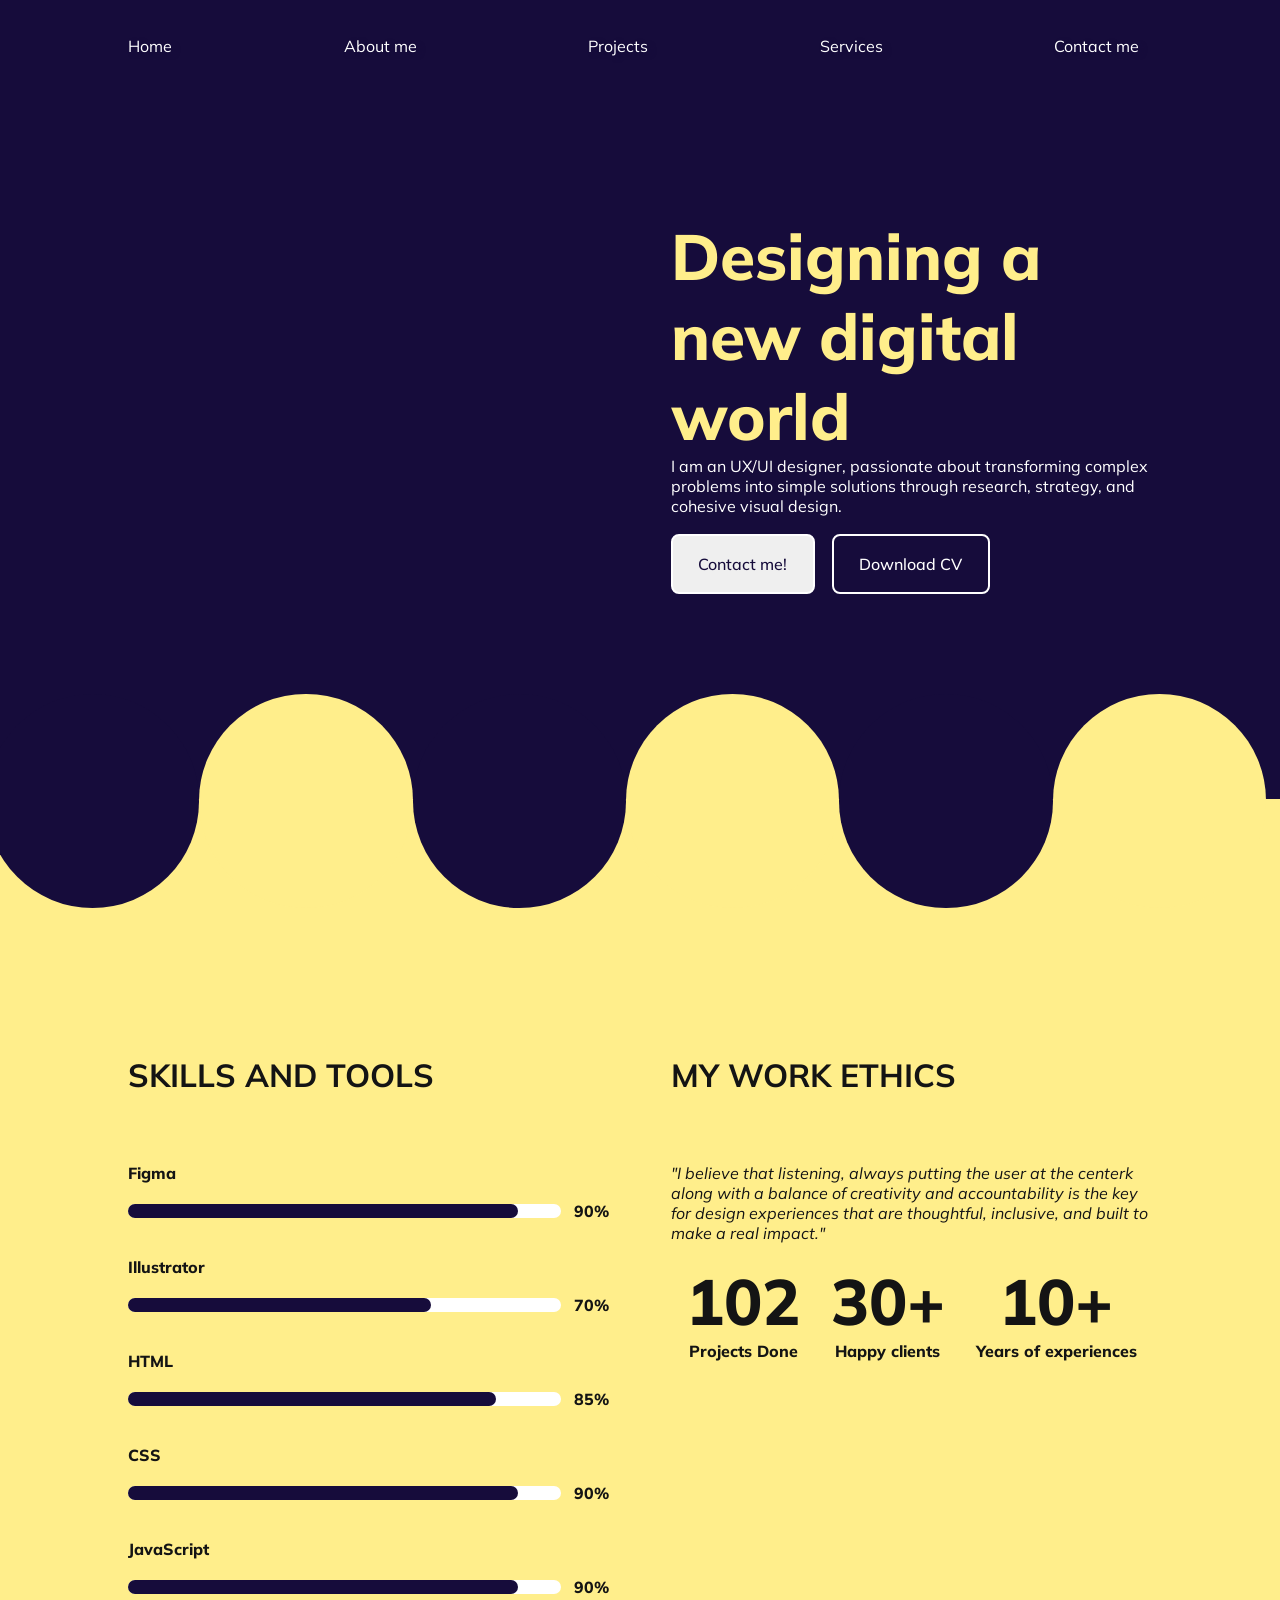
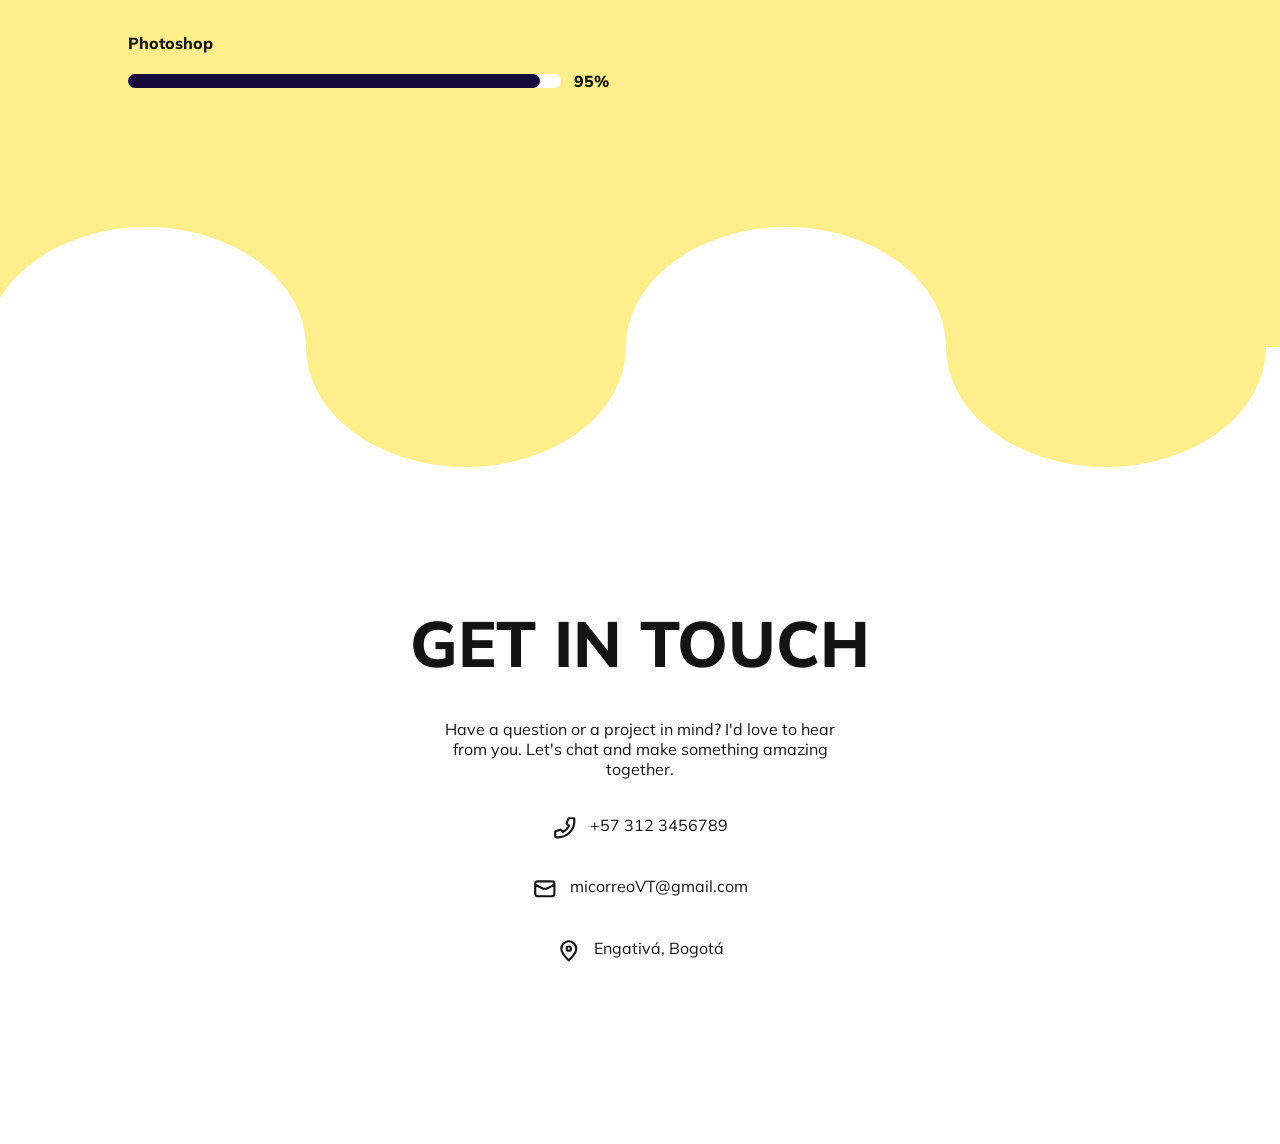
==== paginas/aboutme.html @ a8723fa8 "Adding the about and template and fixing the links I addded the about me and template  and fixed the" ====
<!DOCTYPE html>
<html lang="en">
<head>
    <meta charset="UTF-8">
    <meta name="viewport" content="width=device-width, initial-scale=1.0">
    <link rel="preconnect" href="https://fonts.googleapis.com">
    <link rel="preconnect" href="https://fonts.gstatic.com" crossorigin>
    <link href="https://fonts.googleapis.com/css2?family=Mulish:ital,wght@0,200..1000;1,200..1000&display=swap" rel="stylesheet">
    <link rel="preconnect" href="https://fonts.googleapis.com">
    <link rel="preconnect" href="https://fonts.gstatic.com" crossorigin>
    <link href="https://fonts.googleapis.com/css2?family=Montserrat:ital,wght@0,100..900;1,100..900&family=Mulish:ital,wght@0,200..1000;1,200..1000&display=swap" rel="stylesheet">
    <link rel="stylesheet" href="../estilos/styles.css">
    <title>About me</title>
</head>
<body>
    <header class="purple" id="about-a">
        <div class="division50 img-cont">
            <img src="https://i.postimg.cc/pXwCYH81/image-99.png" alt="">
        </div>
        <div class="division50" id="div-header">
            <h2 class="yellow-text about-title">Designing a new digital world</h2>
            <p class="blanco-text">I am an UX/UI designer, passionate about transforming complex problems into simple solutions through research, strategy, and cohesive visual design.</p>
            <div>
                <button class="button"><a href="" class="purple-text">Contact me!</a></button>
                <button class="button purple secondary-button"><a href="" class="blanco-text">Download CV</a></button>
            </div>
        </div> 
        
        <div class="circulos-cont hero">
            <div class="circulo-small equal purple"></div>
            <div class="circulo-small equal yellow"></div>
            <div class="circulo-small equal purple"></div>
            <div class="circulo-small equal yellow"></div>
            <div class="circulo-small equal purple"></div>
            <div class="circulo-small equal yellow"></div>
        </div>
    </header>
    <nav>
        <ul>
            <li><a href="../index.html" class="blanco-text">Home</a></li>
            <li><a href="#about-a" class="blanco-text">About me</a></li>
            <li><a href="../index.html#works" class="blanco-text">Projects</a></li>
            <li><a href="../index.html#services" class="blanco-text">Services</a></li>
            <li><a href="#contact" class="blanco-text">Contact me</a></li>
        </ul>
    </nav>
    
  <section class="yellow" id="skills-philosophy">
        <div class="division50 container-barras-about">
            <h4 class="space-title">SKILLS AND TOOLS</h4>
            <div class="barra">
                <p>Figma</p>
                <div class="container-barras-estado"><div><div id="barra-figma"></div></div><p>90%</p></div>
            </div>
            <div class="barra">
                <p>Illustrator</p>
                <div class="container-barras-estado"><div><div id="barra-illustrator"></div></div><p>70%</p></div>
            </div>
            <div class="barra">
                <p>HTML</p>
                <div class="container-barras-estado"><div><div id="barra-html"></div></div><p>85%</p></div>
            </div>
            <div class="barra">
                <p>CSS</p>
                <div class="container-barras-estado"><div><div id="barra-css"></div></div><p>90%</p></div>
            </div>
            <div class="barra">
                <p>JavaScript</p>
                <div class="container-barras-estado"><div><div id="barra-js"></div></div><p>90%</p></div>
            </div>
            <div class="barra">
                <p>Photoshop</p>
                <div class="container-barras-estado"><div><div id="barra-photoshop"></div></div><p>95%</p></div>
            </div>
        </div>
    
    <div class="division50">
        <h4 class="space-title">MY WORK ETHICS</h4>
        <br>
        <br>
        <p class="italic-text">"I believe that listening, always putting the user at the centerk along with a balance of creativity and accountability is the key for design experiences that are thoughtful, inclusive, and built to make a real impact."</p> 
       <br>
        <div class="cifras-about-cont">
          <div class="cifras">
                <p class="number">102</p>
                <p class="cifras-title">Projects Done</p>
            </div>
            <div class="cifras">
                <p class="number">30+</p>
                <p class="cifras-title">Happy clients</p>
            </div>
            <div class="cifras">
                <p class="number">10+</p>
                <p class="cifras-title">Years of experiences</p>
            </div>
          
        </div>
    </div>

        <div class="circulos-cont about">
            <div class="circulo-medium horizontal blanco"></div>
            <div class="circulo-medium horizontal yellow"></div>
            <div class="circulo-medium horizontal blanco"></div>
            <div class="circulo-medium horizontal yellow"></div>
        </div>
    </section>

    <section class="blanco" id="contact">
        <h3>GET IN TOUCH</h3>
        <P class="mini">Have a question or a project in mind? I'd love to hear from you. Let's chat and make something amazing together.</P>
        <div class="mini contacto-icono">
            <svg viewBox="0 0 24 24" fill="none" xmlns="http://www.w3.org/2000/svg" stroke="#141414"><g id="SVGRepo_bgCarrier" stroke-width="0"></g><g id="SVGRepo_tracerCarrier" stroke-linecap="round" stroke-linejoin="round"></g><g id="SVGRepo_iconCarrier"> <path d="M21 5.5C21 14.0604 14.0604 21 5.5 21C5.11378 21 4.73086 20.9859 4.35172 20.9581C3.91662 20.9262 3.69906 20.9103 3.50103 20.7963C3.33701 20.7019 3.18146 20.5345 3.09925 20.364C3 20.1582 3 19.9181 3 19.438V16.6207C3 16.2169 3 16.015 3.06645 15.842C3.12515 15.6891 3.22049 15.553 3.3441 15.4456C3.48403 15.324 3.67376 15.255 4.05321 15.117L7.26005 13.9509C7.70153 13.7904 7.92227 13.7101 8.1317 13.7237C8.31637 13.7357 8.49408 13.7988 8.64506 13.9058C8.81628 14.0271 8.93713 14.2285 9.17882 14.6314L10 16C12.6499 14.7999 14.7981 12.6489 16 10L14.6314 9.17882C14.2285 8.93713 14.0271 8.81628 13.9058 8.64506C13.7988 8.49408 13.7357 8.31637 13.7237 8.1317C13.7101 7.92227 13.7904 7.70153 13.9509 7.26005L13.9509 7.26005L15.117 4.05321C15.255 3.67376 15.324 3.48403 15.4456 3.3441C15.553 3.22049 15.6891 3.12515 15.842 3.06645C16.015 3 16.2169 3 16.6207 3H19.438C19.9181 3 20.1582 3 20.364 3.09925C20.5345 3.18146 20.7019 3.33701 20.7963 3.50103C20.9103 3.69907 20.9262 3.91662 20.9581 4.35173C20.9859 4.73086 21 5.11378 21 5.5Z" stroke="#141414" stroke-width="2" stroke-linecap="round" stroke-linejoin="round"></path> </g></svg>  
            <p>+57 312 3456789</p>
        </div>
        <div class="mini contacto-icono">
            <svg viewBox="0 0 24 24" fill="none" xmlns="http://www.w3.org/2000/svg" stroke="#141414"><g id="SVGRepo_bgCarrier" stroke-width="0"></g><g id="SVGRepo_tracerCarrier" stroke-linecap="round" stroke-linejoin="round"></g><g id="SVGRepo_iconCarrier"> <path d="M21 8L17.4392 9.97822C15.454 11.0811 14.4614 11.6326 13.4102 11.8488C12.4798 12.0401 11.5202 12.0401 10.5898 11.8488C9.53864 11.6326 8.54603 11.0811 6.5608 9.97822L3 8M6.2 19H17.8C18.9201 19 19.4802 19 19.908 18.782C20.2843 18.5903 20.5903 18.2843 20.782 17.908C21 17.4802 21 16.9201 21 15.8V8.2C21 7.0799 21 6.51984 20.782 6.09202C20.5903 5.71569 20.2843 5.40973 19.908 5.21799C19.4802 5 18.9201 5 17.8 5H6.2C5.0799 5 4.51984 5 4.09202 5.21799C3.71569 5.40973 3.40973 5.71569 3.21799 6.09202C3 6.51984 3 7.07989 3 8.2V15.8C3 16.9201 3 17.4802 3.21799 17.908C3.40973 18.2843 3.71569 18.5903 4.09202 18.782C4.51984 19 5.07989 19 6.2 19Z" stroke="#141414" stroke-width="2" stroke-linecap="round" stroke-linejoin="round"></path> </g></svg>
            <p>micorreoVT@gmail.com</p>
        </div>
        <div class="mini contacto-icono">
            <svg viewBox="0 0 24 24" fill="none" xmlns="http://www.w3.org/2000/svg" stroke="#141414"><g id="SVGRepo_bgCarrier" stroke-width="0"></g><g id="SVGRepo_tracerCarrier" stroke-linecap="round" stroke-linejoin="round" stroke="#CCCCCC" stroke-width="3.216"></g><g id="SVGRepo_iconCarrier"> <path d="M12 21C15.5 17.4 19 14.1764 19 10.2C19 6.22355 15.866 3 12 3C8.13401 3 5 6.22355 5 10.2C5 14.1764 8.5 17.4 12 21Z" stroke="#141414" stroke-width="2" stroke-linecap="round" stroke-linejoin="round"></path> <path d="M12 12C13.1046 12 14 11.1046 14 10C14 8.89543 13.1046 8 12 8C10.8954 8 10 8.89543 10 10C10 11.1046 10.8954 12 12 12Z" stroke="#141414" stroke-width="2" stroke-linecap="round" stroke-linejoin="round"></path> </g></svg>
            <p>Engativá, Bogotá</p>
        </div>
    </section>
    
</body>
</html>
---- estilos/styles.css ----
* {
    padding: 0;
    margin: 0;
    color: var(--black)
}

body {
    max-width: 100vw;
}

:root {
  --black: #141414;
  --main-color: #160C3B; 
  --secondary-color: #FFEE8B;
  --blanco: #ffffff;
  --font-titles: "Mulish", sans-serif;
  --font-texto: "Montserrat", sans-serif;
}

h3, h2 {
    font-family: var(--font-titles);
    font-weight: 1000;
}

h2 {
    font-size: 8rem;
}

h3, .about-title {
    font-weight: 800;
    z-index: 15;
    font-size: 4rem;
}


p, h1, a, h4, li{
    font-family: var(--font-titles);
    font-size: 1rem;
    z-index: 15;
}

h4 {
    font-size: 2rem;
}

.space-title {
    margin-bottom: 2rem;
}

a {
    text-decoration: none;
}

.purple {
    background-color: var(--main-color);
}

.purple-text {
    color: var(--main-color);
}

.yellow {
    background-color: var(--secondary-color);
}

.yellow-text {
    color: var(--secondary-color);
}

.blanco {
    background-color: var(--blanco);
}

.blanco-text {
    color: var(--blanco);
}

.italic-text {
  font-style: italic;
}

.quote {
    padding: 1em 2em;
    border-radius: 20px;
}

.right-text {
    text-align: right;
}


.button {
    padding: 2vh 2vw;
    border-radius: 8px;
    border: none;
    margin-top: 2vh;
    margin-right: 1vw;
    border: var(--blanco) 2px solid;
}


.button:hover {
    background-color: var(--main-color);
}

.secondary-button:hover {
    background-color: var(--blanco);
}

.button a:hover{
    color: var(--blanco);
}

.secondary-button a:hover{
    color: var(--main-color);
}

.button a {
    font-weight: 500;
}

header, section {
    position: relative;
}

header {
    display: flex;
    justify-content: space-between;
    box-sizing: border-box;
    max-width: 100vw;
    padding: 20vh 10vw 16vw;
}

h1 {
    font-size: 2rem;
    margin-bottom: 1rem;
    font-weight: 600;
}

.division50 {
    width: 47%;
    z-index: 15;
}

.img-cont {
    display: flex;
    justify-content: center;
    max-height: 60vh;
}

#div-header {
    display: flex;
    flex-direction: column;
    justify-content: left;
    margin-top: 4vh;
}

nav {
    z-index: 20;
    position: fixed;
    top: 0;
    left: 0;
    box-sizing: border-box;
    max-width: 100vw;
    padding: 4vh 10vw;
}

nav ul {
    display: flex;
    justify-content: space-between;
    width: 80vw;
}

nav li {
    list-style: none;
}

nav a {
    margin-right: 1vw;
    transition: font-size 0.2s ease-in-out;
    text-shadow: 4px 2px 5px var(--main-color);
}

nav a:hover {
    font-size: 1.2rem;
}


.circulos-cont {
    overflow: hidden;
    max-width: 100vw;
    position: absolute;
    display: flex;
    align-items: center;
    left: -1.1vw;
    z-index: 10;
}

.circulos-cont-esp {
    display: flex;
    overflow: hidden;
    position: absolute;
    right: 0vw;
    bottom: -50vw;
    max-width: 50vw;
    height: 100vw;
}

.hero, .testimon{
    bottom: -8.5vw;
}

.services {
    bottom: -20vw;
}

.about {
    bottom: -9.4vw;
}

.work {
    bottom: -18.75vw;
}

.skills{
    bottom: -23vw;
}

.equal {
    aspect-ratio: 1 / 1;
}

.light-horizontal {
    aspect-ratio: 5 / 4;
}

.horizontal {
    aspect-ratio: 4 / 3;
}

.ext-horizontal {
    aspect-ratio: 2 / 1;
}

.circulo-small {
    width: 16.7vw;
}

.circulo-medium {
    width: 25vw;
}

.circulo-big {
    width: 50vw;
}

.circulo-huge {
    width: 100vw;
    z-index: 10;
    border-radius: 50%;
}

.circulos-cont div {
    border-radius: 50%;
}


section {
    box-sizing: border-box;
    max-width: 100vw;
}

#services, #about {
    display: flex;
    flex-direction: column;
    align-items: center;
}

#services{
    padding: 20vw 0 0vw;
}

.tarjeta-imgen-texto {
    max-width: 40%;
    display: flex;
    z-index: 15;
    gap: 1.5vw;
    margin-top: 6vh;
}

.tarjeta-imgen-texto svg {
    width: 7vw;
    height: 7vw;
}

.tarjeta-imgen-texto div {
    display: flex;
    flex-direction: column;
    justify-content: space-around;
}

#cifras-seccion {
    padding: 30vw 20vw;
    display: flex;
    justify-content: space-between;
}

.cifras {
    display: flex;
    flex-direction: column;
    align-items: center;
}

.cifras-about-cont {
  display: flex;
  justify-content: space-around;
}

.number {
    font-size: 6rem;
    font-weight: 800;
}

.cifras-about-cont .number {
    font-size: 4rem;
}

.cifras p {
    font-weight: 800;
}

.cifras-title {
    font-size: 1.6rem;
}

.cifras-about-cont .cifras p {
    font-weight: 800;
}

.cifras-about-cont .cifras-title {
    font-size: 1rem;
}

#abou{
    gap: 8vh;
    padding: 0vw 0 20vw;
}


#about h3{
    max-width: 40%;
    text-align: center;
}

#about p {
    margin: 4vh 0 4vh;
    max-width: 40%;
    text-align: center;
}

.fotografia {
    margin: 4vh 0 12vw;
    box-sizing: border-box;
    width: 40%;
    border-radius: 16px;
    display: flex;
    justify-content: center;
    padding: 2vw 2vw 4vw;
    z-index: 15;
}

.fotografia img {
    width: 100%;
    height: auto;
    border-radius: 16px;
}


#works, #skills, #testimonies, #contact, #skills-philosophy, #role, #solution {
    box-sizing: border-box;
    max-width: 100vw;
    padding: 20vh 10vw;
    display: flex;
}


#works, #skills, #contact{
    flex-direction: column;
    align-items: center;
    gap: 10vh;
}

#skills-philosophy, #role {
    padding: 20vw 10vw 20vw;
   justify-content: space-between;
}

#works {
    padding: 20vw 10vw 30vw;
}

#skills {
    padding: 30vw 10vw 50vw;
}

#testimonies {
    padding: 0 10vw 30vw;
}


#contact {
    padding: 20vw 10vw 20vh;
}

#solution {
    padding: 20vw 10vw 25vw;
}

#role {
    padding: 0vw 10vw 20vw;
}

.container-cards {
    margin-top: 8vh;
    display: flex;
    gap: 8vh;
    width: 100%;
}

.card {
    display: flex;
    flex-direction: column;
    gap: 4vh;
    align-items: end;
    width: 33%;
    transition: transform 0.2s ease-in-out;
}

.left {
    align-items: start;
}

.card:hover {
    transform: scale(1.03);
}

.card h4, .card p {
    width: 100%;
}

.img-card {
    width: 100%;
    aspect-ratio: 4 / 5;
    object-fit: contain;
    margin-bottom: 2vh;
    border-radius: 16px;
}

.card-tag {
    display: inline-block;
    padding: 8px;
    font-size: 12px;
    font-weight: 800;
    max-width: fit-content;
    border-radius: 8px;
    box-sizing: border-box;
}   

.card a svg{
    width: 2vw;
    aspect-ratio: 1 / 1;
}

 #contact svg {
    height: 2vw;
}

.card a{
    gap: 1vw;
    display: inline-flex;
    align-items: center;
}

.container-barras, .container-barras-about {
    display: flex;
    flex-wrap: wrap;
}

.container-barras {
    justify-content: space-between;
    width: 100%;
    gap: 8vh 0;
}

.container-barras-about {
    gap: 4vh 0;

}

.barra {
    display: flex;
    flex-direction: column;
    gap: 4vh 0;
    z-index: 15;
}

.container-barras-about .barra {
   width: 100%;
    gap: 2vh 0;
}

.barra p {
    font-weight: 800;
}

.container-barras-estado {
    display: flex;
    align-items: center;
    gap: 1vw;
}

.container-barras-estado div {
    width: 100%;
    background-color: var(--blanco);
    border-radius: 10px;
    height: 1.5vh;
}

.container-barras-estado div div {
    background-color: var(--main-color);
}

#barra-figma, #barra-js, #barra-css {
    width: 90%
}

#barra-illustrator {
    width: 70%;
}

#barra-html {
    width: 85%;
}

#barra-photoshop {
    width: 95%;
}

#testimonies {
 justify-content: space-between;
}

.container-testimonies {
    display: flex;
    flex-direction: column;
    gap: 8vh;
}

.testimonies {
    border: var(--main-color) 6px solid;
    border-radius: 20px;
    padding: 2vw 4vw;
    box-shadow: 1.5vw 1vw var(--main-color);
}

#testimonies img {
    margin-left: 10%;
    padding-top: 10%;
    width: 60%;
    aspect-ratio: 1 / 1;
}

#testimonies h3 {
    width: 100%;
    text-align: center;
    margin-bottom: 4vh;
}

#contact {
    gap: 4vh;
}

.mini {
    max-width: 40%;
    text-align: center;
}

.contacto-icono {
    display: flex;
    gap: 1vw;
}



#role .division50 {
    display: flex;
    flex-direction: column;
    gap: 4vh;
}

#role ul {
    list-style-type: "✔ ";
}

#role li {
    list-style-position: inside;
}


#solution {
    display: grid;
    grid-template: auto / repeat(3, 1fr);
    column-gap: 4vw;
    align-items: center;
}

.all-height {
    height: 100%;
    z-index: 15;
}

#solution .quote {
    display: inline-flex;
    flex-direction: column;
    gap: 2rem;
}

#solution .quote::after {
    content: " - User interview insight";
    font-weight: bold;
    font-size: 12px;
    
}

.right-align {
    gap: 2vw;
    justify-content: right;
}
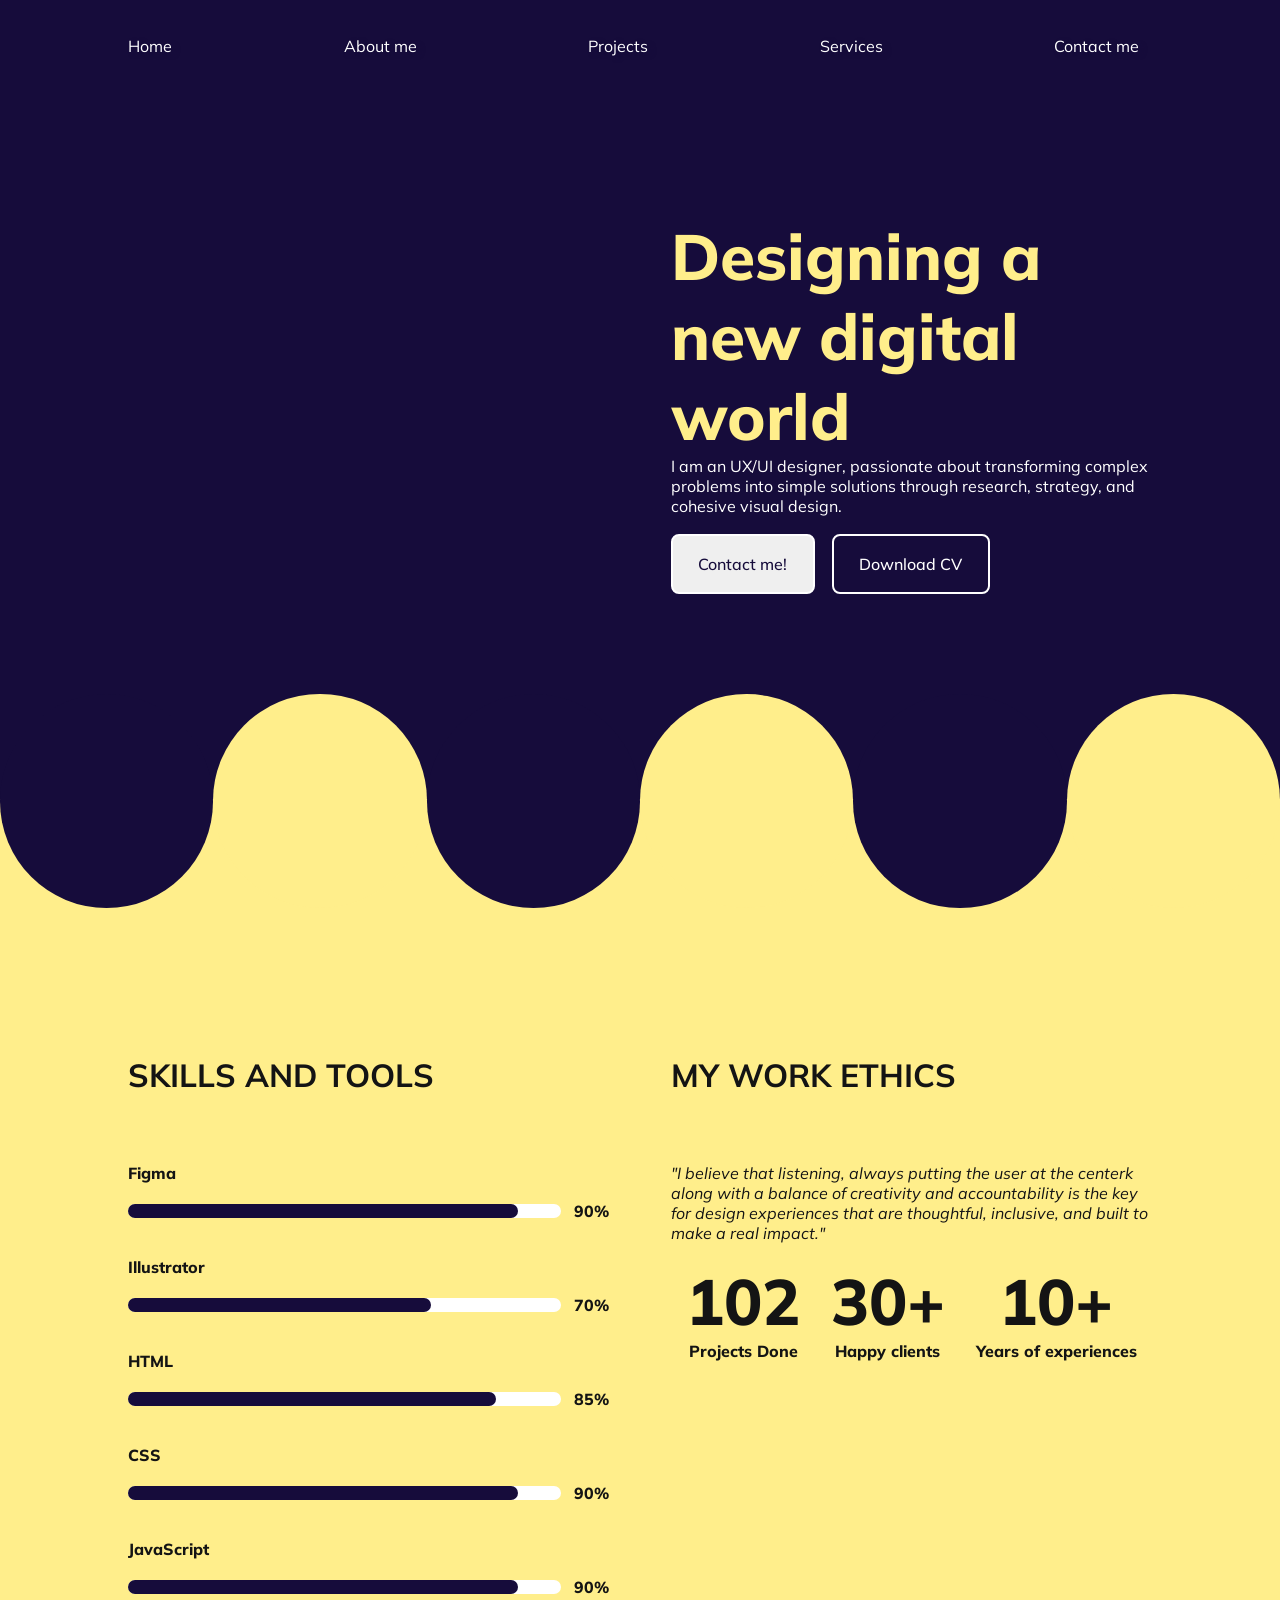
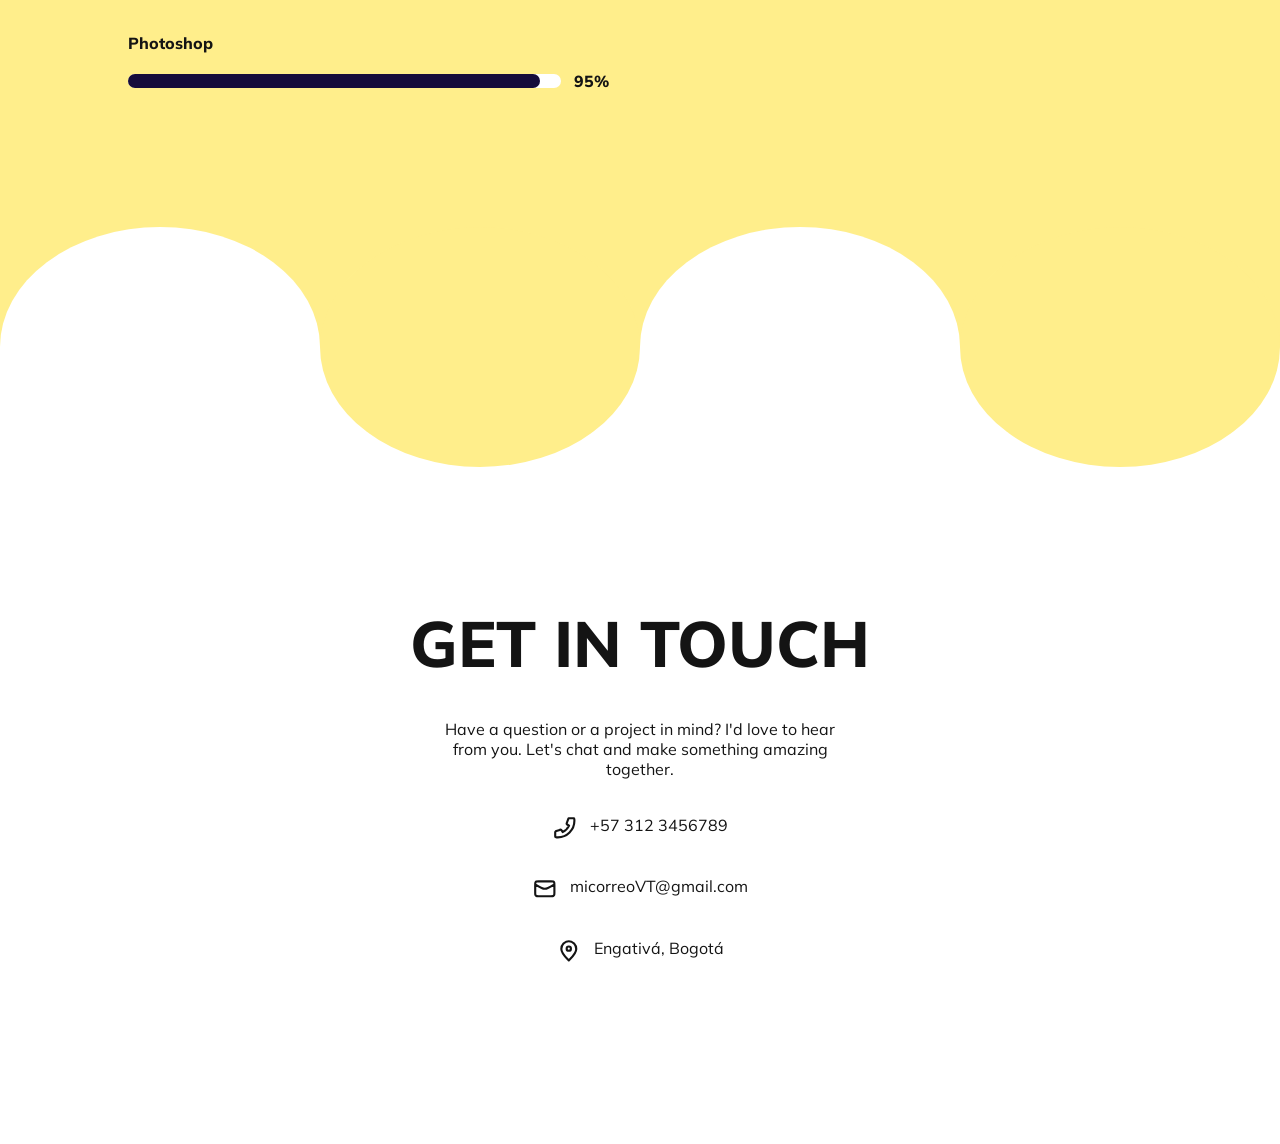
==== commit ac9564a6: "nav in small screens completed The animation for the appearing nav options in small screens was impr" ====
--- a/paginas/aboutme.html
+++ b/paginas/aboutme.html
@@ -35,8 +35,9 @@
             <div class="circulo-small equal yellow"></div>
         </div>
     </header>
-    <nav>
-        <ul>
+    <nav id="nav">
+        <img id="menu-img" src="../multimedia/menu.png">
+        <ul id="lista-nav">
             <li><a href="../index.html" class="blanco-text">Home</a></li>
             <li><a href="#about-a" class="blanco-text">About me</a></li>
             <li><a href="../index.html#works" class="blanco-text">Projects</a></li>
@@ -121,6 +122,6 @@
             <p>Engativá, Bogotá</p>
         </div>
     </section>
-    
+    <script src="../js/script.js"></script>
 </body>
 </html>
--- a/estilos/styles.css
+++ b/estilos/styles.css
@@ -15,6 +15,22 @@
   --blanco: #ffffff;
   --font-titles: "Mulish", sans-serif;
   --font-texto: "Montserrat", sans-serif;
+}
+@keyframes barra90 {
+    0% {width: 0;}
+    100% {width: 90%;}
+}
+@keyframes barra70 {
+    0% {width: 0;}
+    100% {width: 70%;}
+}
+@keyframes barra85 {
+    0% {width: 0;}
+    100% {width: 85%;}
+}
+@keyframes barra95 {
+    0% {width: 0;}
+    100% {width: 95%;}
 }
 
 h3, h2 {
@@ -165,6 +181,13 @@
     padding: 4vh 10vw;
 }
 
+#menu-img {
+    display: none;
+    padding: 8px;
+    background-color: var(--main-color);
+    border-radius:10px;
+}
+
 nav ul {
     display: flex;
     justify-content: space-between;
@@ -187,13 +210,15 @@
 
 
 .circulos-cont {
+    display: flex;
     overflow: hidden;
+    position: absolute;
+    left: 0;
+    right: 0;
+    z-index: 10;
     max-width: 100vw;
-    position: absolute;
-    display: flex;
     align-items: center;
-    left: -1.1vw;
-    z-index: 10;
+    box-sizing: border-box;
 }
 
 .circulos-cont-esp {
@@ -531,7 +556,9 @@
 }
 
 #barra-figma, #barra-js, #barra-css {
-    width: 90%
+    width: 90%;
+    animation: barra90 2s ease-out;
+    animation-timeline: view(10% auto);
 }
 
 #barra-illustrator {
@@ -635,4 +662,243 @@
 .right-align {
     gap: 2vw;
     justify-content: right;
-}+}
+
+img {
+    max-width: 100%;
+    max-height: 100%;
+}
+
+
+
+@media  screen and (max-width: 600px) {
+    h2 {
+        font-size: 5rem;
+    }
+
+    h1 {
+        font-size: 2rem;
+    }
+
+    h3, h4 {
+        font-size: 2rem ;
+    }
+
+    p {
+        font-size: 1rem;
+    }
+
+    #menu-img {
+        display: block;
+        max-height: 3vh;
+        max-width: 8vw;
+    }
+
+    nav {
+        padding-left: 8vw;
+        animation: nav-move 3s;
+    }
+
+    nav ul {
+        display: none;
+        flex-direction: column;
+        gap: 24px;
+        padding-top: 24px;
+        height: auto;
+        padding-bottom: 100vh;
+    }
+
+    nav .blanco-text {
+        color: var(--main-color);
+        text-shadow: none;
+        animation: appearing 1s;
+    }
+
+    @keyframes nav-move {
+        0% {
+            width: 0vw;
+        }
+        
+        100% {
+            width: 100vw;
+        }
+    }
+
+    @keyframes appearing {
+        0% {
+            color: #00000000;
+        }
+
+        50% {
+            color: #00000000;
+        }
+
+        100% {
+            color: var(--black);
+        }
+    }
+
+    header, #cifras-seccion {
+        flex-direction: column;
+        gap: 4vh;
+        padding: 10vh 8vw;
+    }
+
+    .division50 {
+        width: 100%;
+    }
+
+    .button {
+        padding: 2vh;
+    }
+
+    header .division50 img {
+        width: 80%;
+    }
+
+    #about h3, .tarjeta-imgen-texto, #about p, .fotografia, .mini {
+        max-width: 92%;
+        width: 92%;
+    }
+
+    .tarjeta-imgen-texto {
+        gap: 4vw;
+    }
+
+    .tarjeta-imgen-texto svg {
+        width: 20%;
+        height: auto;
+    }
+
+    .tarjeta-imgen-texto div {
+        width: 80%; 
+    }
+
+    .cifras-title {
+        font-size: 1.6rem;
+        width:60%;
+        text-align: center;
+    }
+
+    .fotografia {
+        padding: 6vw 6vw 12vw;
+    }
+
+    .fotografia img, .fotografia, .testimonies {
+        border-radius: 12px;
+    }
+
+    #works {
+        gap: 4vh;
+    }
+
+    #works, #skills-philosophy, #solution, #role {
+        padding: 20vw 8vw;
+    }
+
+    .container-cards, #testimonies, #skills-philosophy, #role {
+        flex-direction: column;
+        align-items: center;
+    }
+
+    .card {
+        gap: 2vh;
+        width: 92%;
+    }
+
+    #skills {
+        gap: 6vh;
+    }
+
+    .container-barras, .container-testimonies {
+        gap: 4vh;
+    }
+
+    .barra {
+        gap: 2vh;
+    }
+
+    .testimonies {
+        padding: 2vh;
+    }
+
+    .testimonies p {
+        text-align: center;
+    }
+
+    #testimonies img {
+        margin: 0 0 4vh;
+        padding: 0 30%;
+        width: 40%;
+        aspect-ratio: 1 / 1;
+    }
+
+    #contact {
+        padding: 20vw 8vw;
+    }
+
+    .contacto-icono {
+        display: flex;
+        justify-content: center;
+    }
+
+    #contact svg {
+        height: 4vh;
+        width: auto;
+    }
+
+    .about-title {
+        font-size: 3rem;
+    }
+
+    #skills-philosophy, #solution, #role {
+        gap: 16vh;
+    }
+
+    #skills-philosophy br{
+        display: none;
+    }
+
+    .cifras-about-cont {
+        margin-top: 4vh;
+        flex-wrap: wrap;
+    }
+
+    #solution {
+        display: flex;
+        flex-direction: column;
+        align-items: center;
+    }
+
+    .all-height h4 {
+        margin-bottom: 4vh;
+    }
+
+    .container-quote {
+        display: flex;
+        justify-content: center;
+    }
+
+    .quote {
+        text-align: center;
+        padding: 2vh;
+        border-radius: 12px;
+        width: 80%;
+    }
+
+    #role .division50{
+        gap: 4vh;
+    }
+    
+    #role .cifras-about-cont {
+        margin-top: 0vh;
+    }
+
+    .right-align {
+        gap: 4vh;
+    }
+
+    .no-space {
+        gap: 0;
+    }
+}
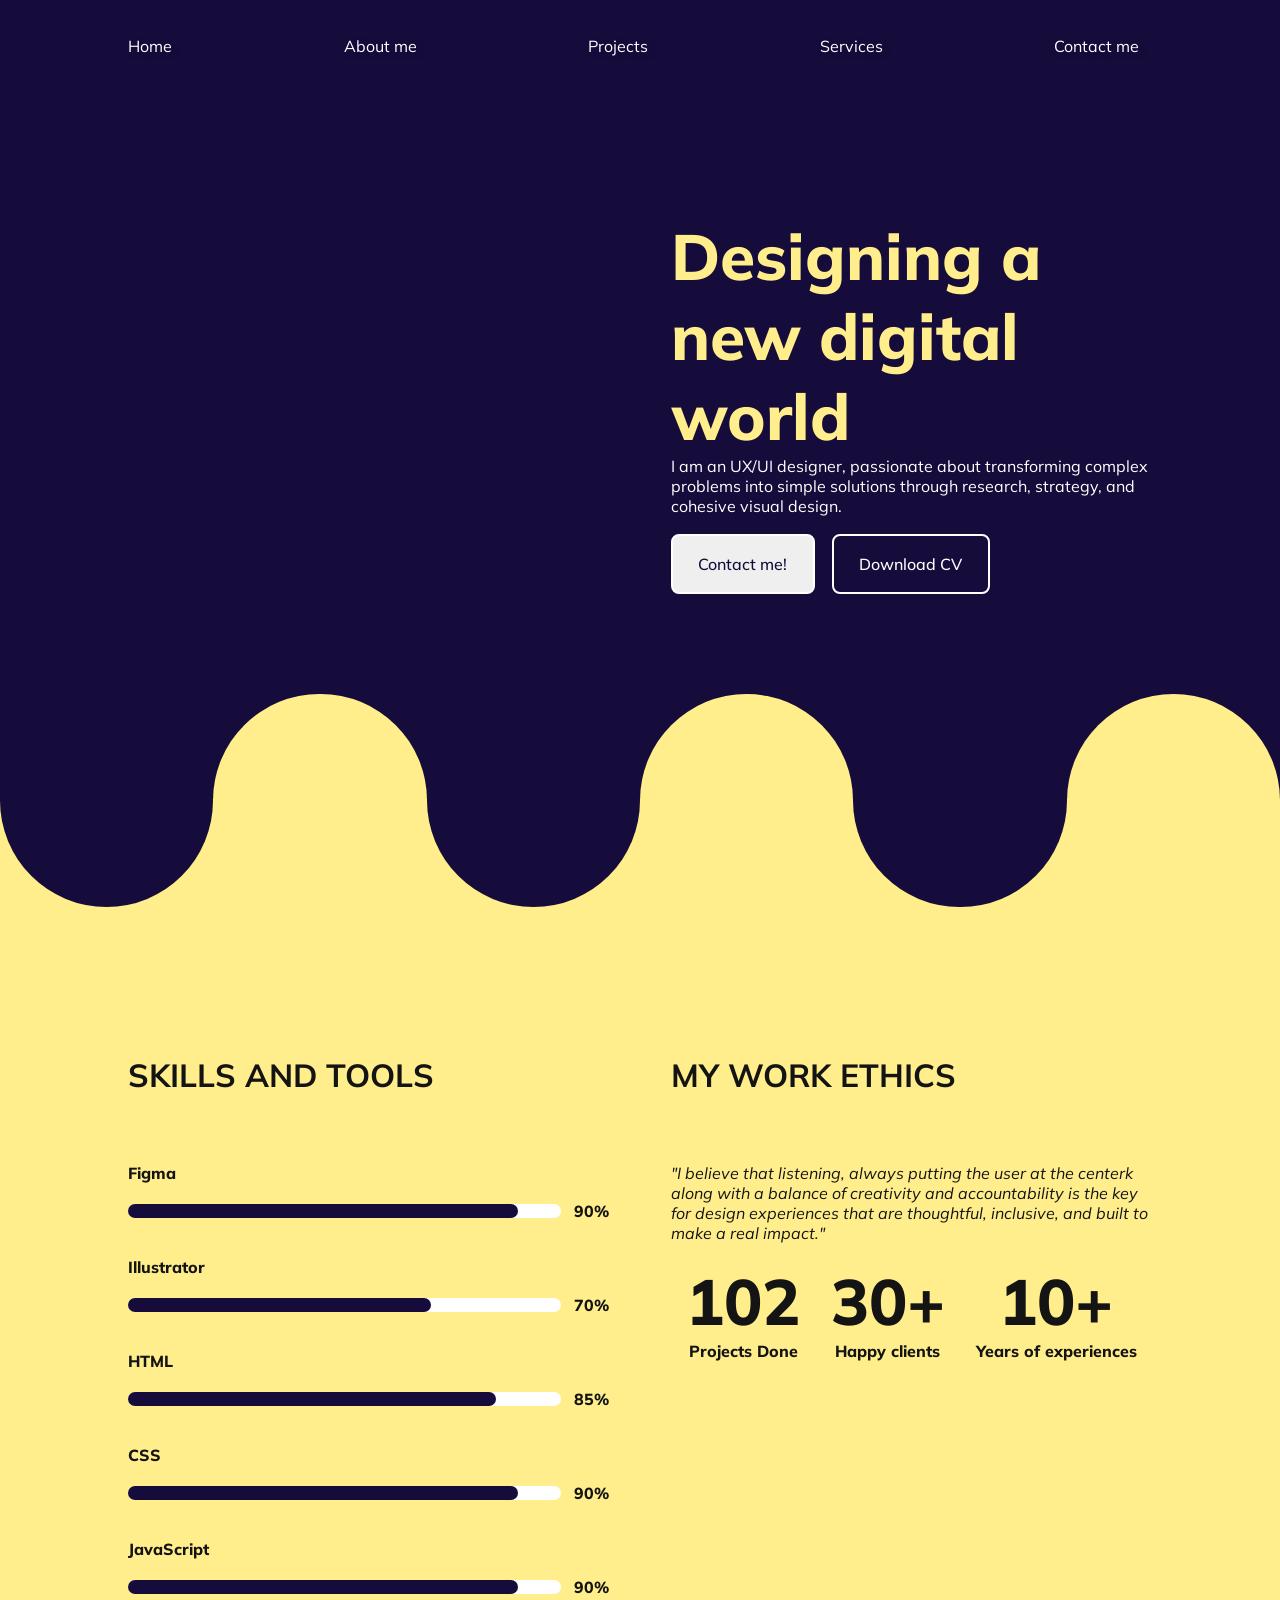
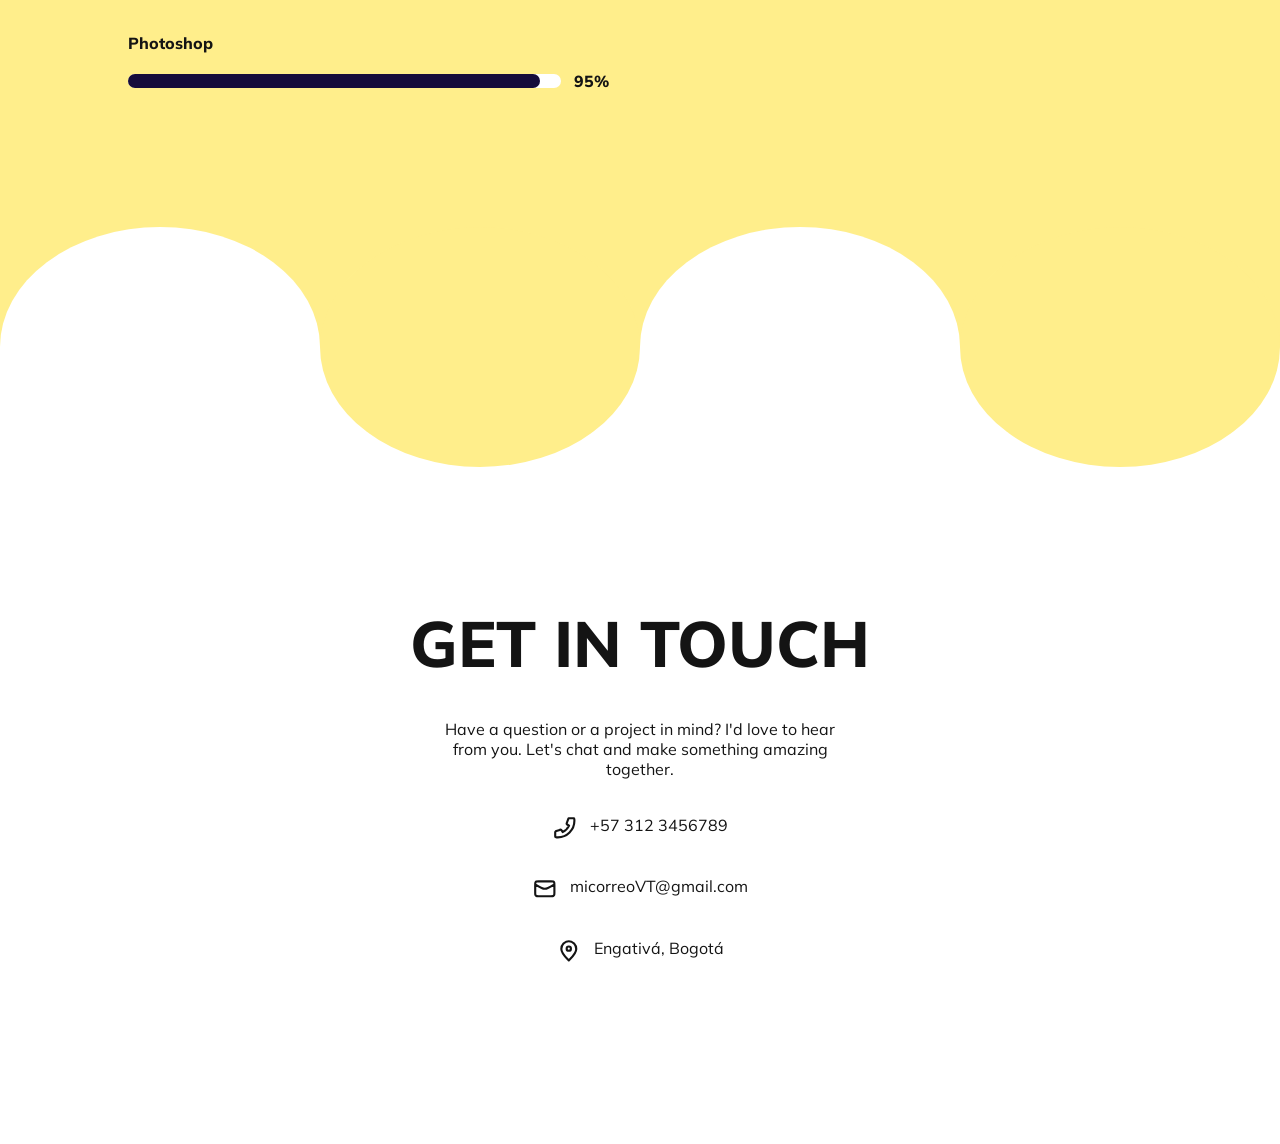
==== commit 2e7a15bb: "Animations Animatios on skill bars and number were added in all three html files, backgrounds animat" ====
--- a/paginas/aboutme.html
+++ b/paginas/aboutme.html
@@ -51,27 +51,27 @@
             <h4 class="space-title">SKILLS AND TOOLS</h4>
             <div class="barra">
                 <p>Figma</p>
-                <div class="container-barras-estado"><div><div id="barra-figma"></div></div><p>90%</p></div>
+                <div class="container-barras-estado"><div><div id="barra-figma"  class="animtaion-bar"></div></div><p>90%</p></div>
             </div>
             <div class="barra">
                 <p>Illustrator</p>
-                <div class="container-barras-estado"><div><div id="barra-illustrator"></div></div><p>70%</p></div>
+                <div class="container-barras-estado"><div><div id="barra-illustrator"  class="animtaion-bar"></div></div><p>70%</p></div>
             </div>
             <div class="barra">
                 <p>HTML</p>
-                <div class="container-barras-estado"><div><div id="barra-html"></div></div><p>85%</p></div>
+                <div class="container-barras-estado"><div><div id="barra-html"  class="animtaion-bar"></div></div><p>85%</p></div>
             </div>
             <div class="barra">
                 <p>CSS</p>
-                <div class="container-barras-estado"><div><div id="barra-css"></div></div><p>90%</p></div>
+                <div class="container-barras-estado"><div><div id="barra-css"  class="animtaion-bar"></div></div><p>90%</p></div>
             </div>
             <div class="barra">
                 <p>JavaScript</p>
-                <div class="container-barras-estado"><div><div id="barra-js"></div></div><p>90%</p></div>
+                <div class="container-barras-estado"><div><div id="barra-js"  class="animtaion-bar"></div></div><p>90%</p></div>
             </div>
             <div class="barra">
                 <p>Photoshop</p>
-                <div class="container-barras-estado"><div><div id="barra-photoshop"></div></div><p>95%</p></div>
+                <div class="container-barras-estado"><div><div id="barra-photoshop"  class="animtaion-bar"></div></div><p>95%</p></div>
             </div>
         </div>
     
@@ -83,14 +83,17 @@
        <br>
         <div class="cifras-about-cont">
           <div class="cifras">
+                <div class="curtain yellow"></div>
                 <p class="number">102</p>
                 <p class="cifras-title">Projects Done</p>
             </div>
             <div class="cifras">
+                <div class="curtain yellow"></div>
                 <p class="number">30+</p>
                 <p class="cifras-title">Happy clients</p>
             </div>
             <div class="cifras">
+                <div class="curtain yellow"></div>
                 <p class="number">10+</p>
                 <p class="cifras-title">Years of experiences</p>
             </div>
--- a/estilos/styles.css
+++ b/estilos/styles.css
@@ -16,6 +16,8 @@
   --font-titles: "Mulish", sans-serif;
   --font-texto: "Montserrat", sans-serif;
 }
+
+/*animacion para las barras*/
 @keyframes barra90 {
     0% {width: 0;}
     100% {width: 90%;}
@@ -32,6 +34,38 @@
     0% {width: 0;}
     100% {width: 95%;}
 }
+
+/* animacion para las cifras*/
+@keyframes curtain {
+   0% {height: 80%;}
+   100% {height: 0;} 
+}
+
+
+/*circles animation*/
+@keyframes height-circles-small {
+    0% {height: 2vw; }
+    50% { height: 16vw;}
+    100% {height: 2vw; }
+}
+@keyframes height-circles-big-light {
+    0% {height: 4vw; }
+    50% { height: 40vw;}
+    100% {height: 4vw; }
+}
+
+@keyframes height-circles-medium {
+    0% {height: 2vw; }
+    50% { height: 18vw;}
+    100% {height: 2vw; }
+}
+
+@keyframes height-circles-big-horizontal{
+    0% {height: 4vw; }
+    50% { height: 37vw;}
+    100% {height: 4vw; }
+}
+
 
 h3, h2 {
     font-family: var(--font-titles);
@@ -218,7 +252,6 @@
     z-index: 10;
     max-width: 100vw;
     align-items: center;
-    box-sizing: border-box;
 }
 
 .circulos-cont-esp {
@@ -226,25 +259,45 @@
     overflow: hidden;
     position: absolute;
     right: 0vw;
-    bottom: -50vw;
+    bottom: -45vw;
     max-width: 50vw;
     height: 100vw;
 }
 
 .hero, .testimon{
+    height: 16.7vw;
     bottom: -8.5vw;
 }
 
+.hero div, .testimon div, .services div{
+    animation: height-circles-small 4s infinite;
+}
+
 .services {
+    height: 40vw;
     bottom: -20vw;
 }
 
+.services .different {
+    animation: height-circles-big-light 4s infinite;
+}
+
 .about {
+    height: 18.8vw;
     bottom: -9.4vw;
 }
 
+.about div {
+    animation: height-circles-medium 4s infinite;
+}
+
 .work {
+    height: 37.5vw;
     bottom: -18.75vw;
+}
+
+.work div {
+    animation: height-circles-big-horizontal 4s infinite;
 }
 
 .skills{
@@ -290,6 +343,7 @@
 }
 
 
+
 section {
     box-sizing: border-box;
     max-width: 100vw;
@@ -333,7 +387,9 @@
 .cifras {
     display: flex;
     flex-direction: column;
+    font-weight: 800;
     align-items: center;
+    position: relative;
 }
 
 .cifras-about-cont {
@@ -343,11 +399,27 @@
 
 .number {
     font-size: 6rem;
-    font-weight: 800;
+}
+
+.curtain {
+    position: absolute;
+    width: 100%;
+    height: 80%;
+    left:0;
+    z-index: 100;
+}
+
+.curtain.visible , .cifras-about-cont .curtain.visible {
+    animation: curtain 1s ease;
+    height: 0;
 }
 
 .cifras-about-cont .number {
     font-size: 4rem;
+}
+
+.cifras-about-cont .curtain {
+    height: 80%;
 }
 
 .cifras p {
@@ -557,9 +629,8 @@
 
 #barra-figma, #barra-js, #barra-css {
     width: 90%;
-    animation: barra90 2s ease-out;
-    animation-timeline: view(10% auto);
-}
+}
+
 
 #barra-illustrator {
     width: 70%;
@@ -571,6 +642,22 @@
 
 #barra-photoshop {
     width: 95%;
+}
+
+#barra-figma.visible, #barra-js.visible, #barra-css.visible {
+    animation: barra90 1.5s ease-out;
+}
+
+#barra-illustrator.visible {
+    animation: barra70 1.5s ease;
+}
+
+#barra-html.visible {
+    animation: barra85 1.5s ease;
+}
+
+#barra-photoshop.visible {
+    animation: barra95 1.5s ease;
 }
 
 #testimonies {
